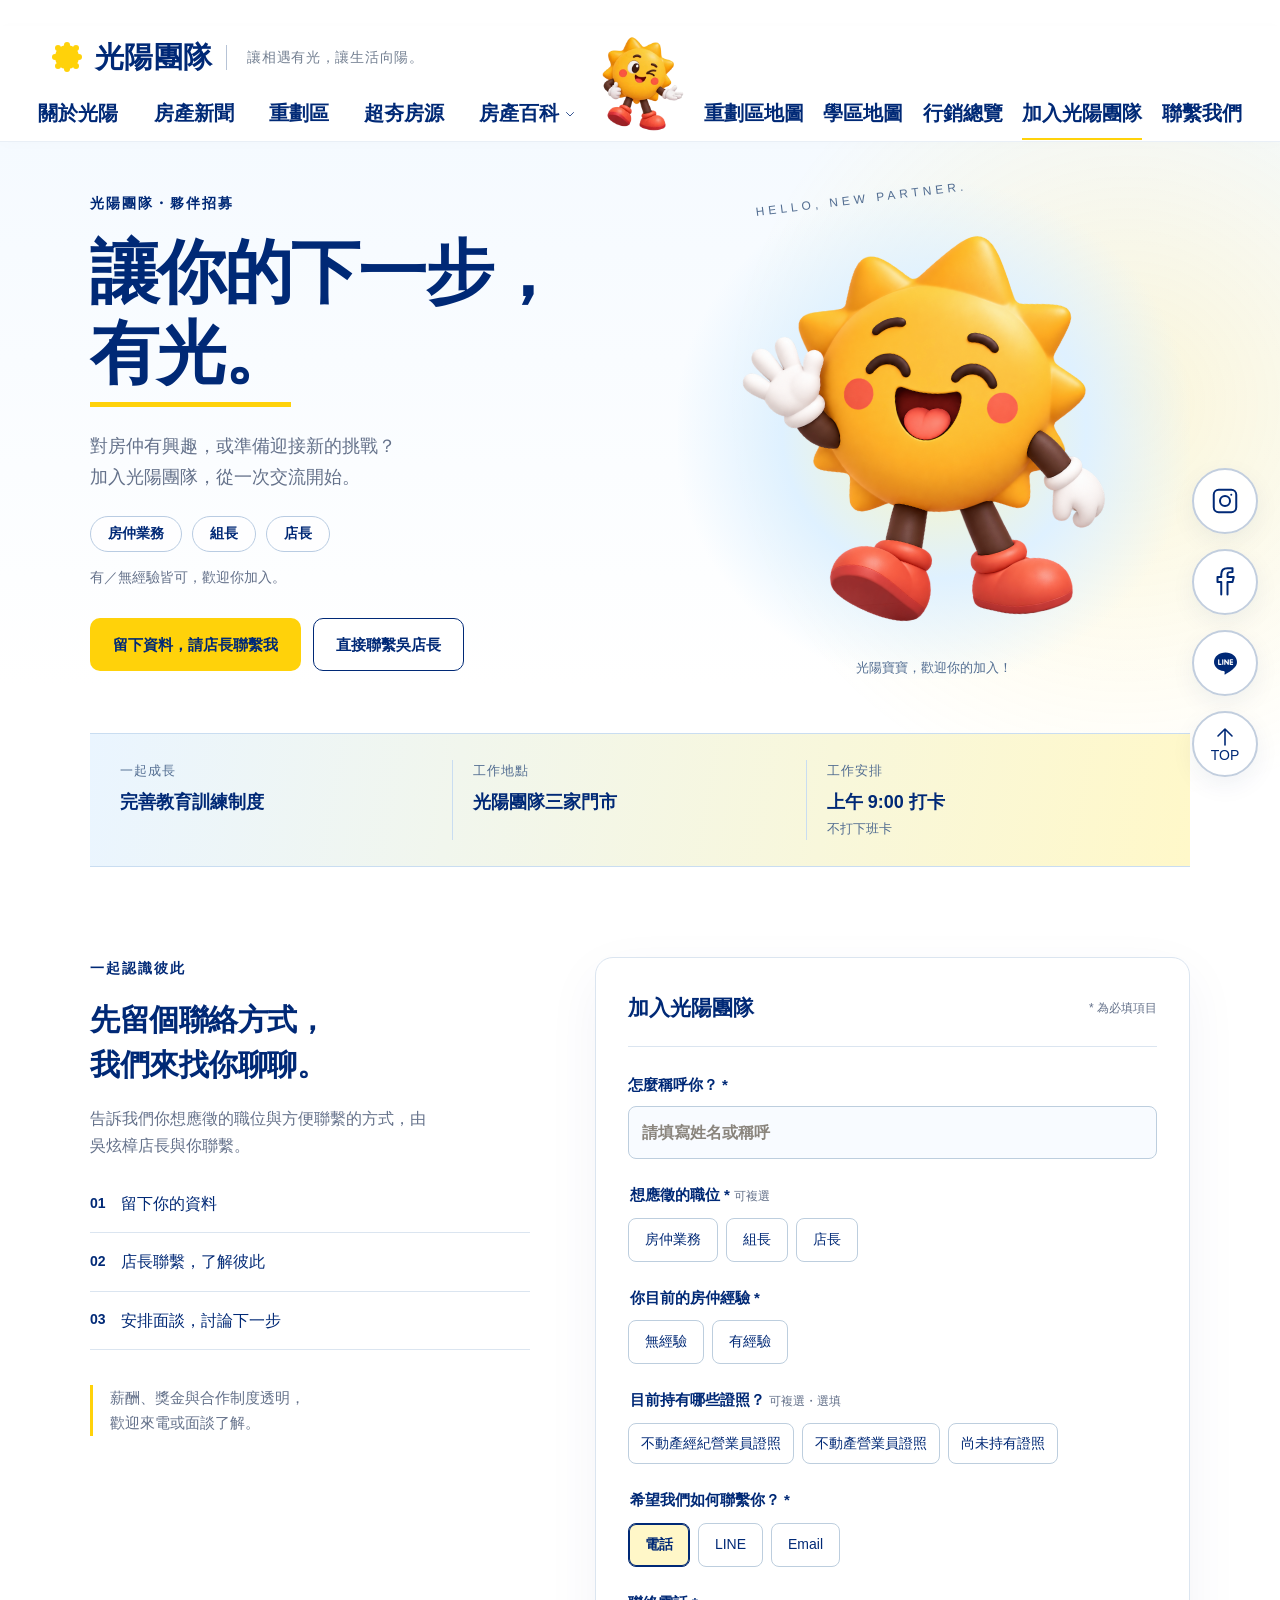
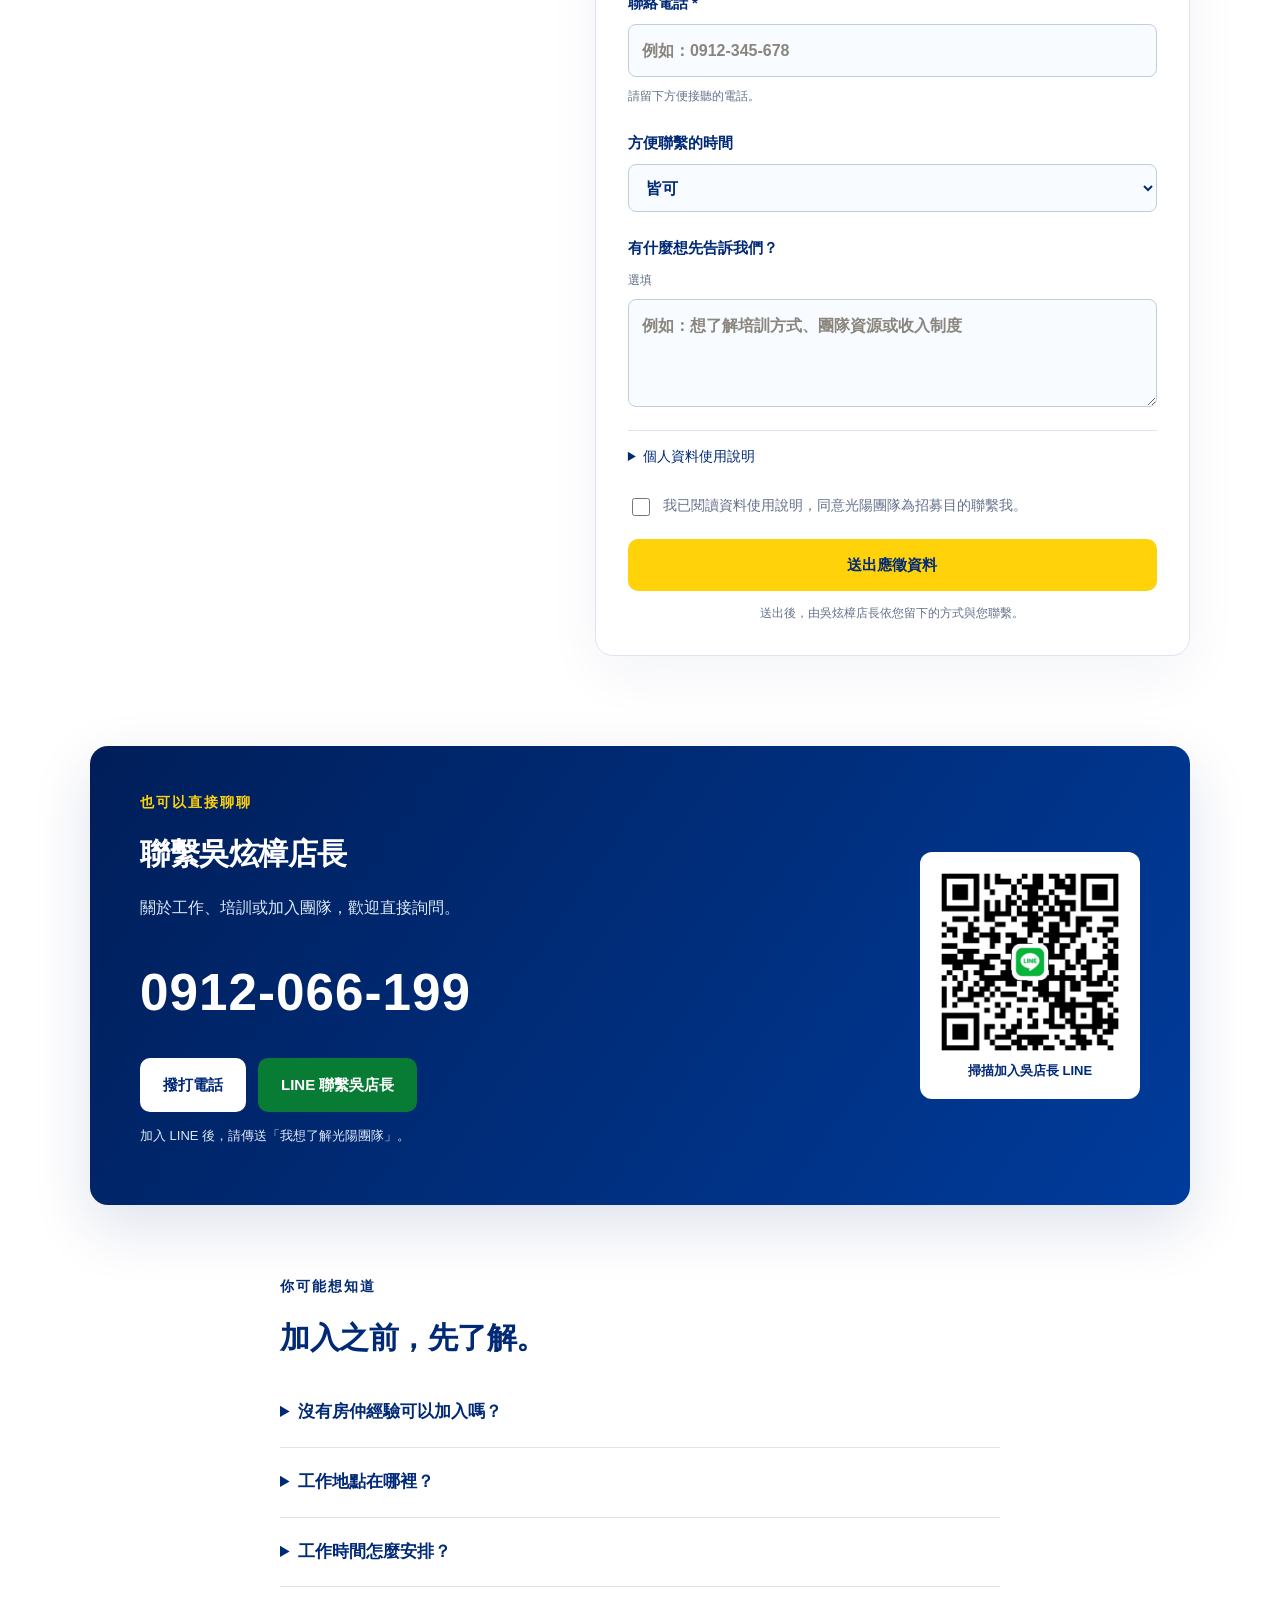
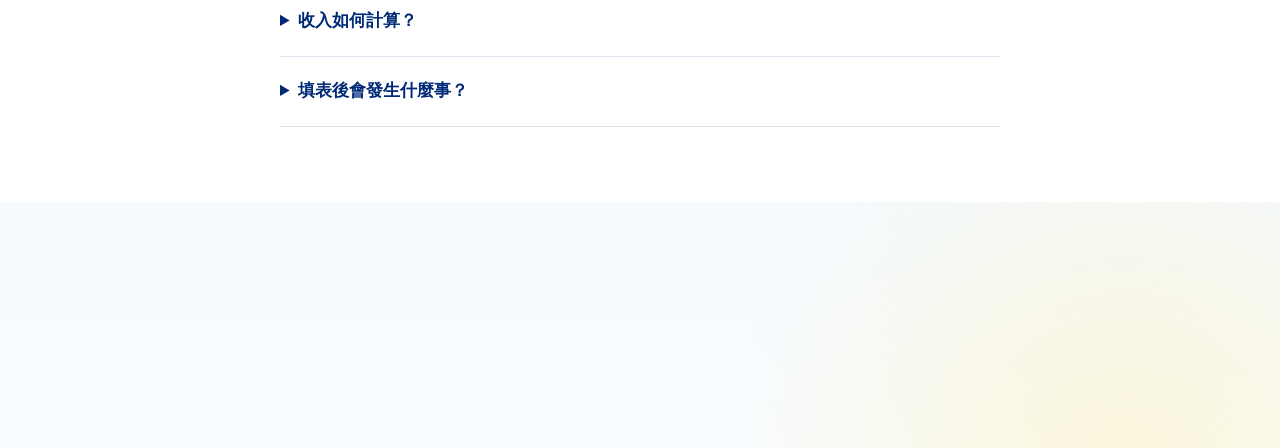
==== recruit/index.html @ d0651813 "匯入光陽團隊網站靜態版面，加入 GitHub Pages 預覽發布 - 從線上站複製的首頁、表單頁、招募頁與素材 - tools/build-pages.py：產生 /house/ 子路徑用的預覽版，" ====
<!doctype html><html lang="zh-Hant"><head><meta charset="utf-8"><meta name="viewport" content="width=device-width,initial-scale=1"><meta name="description" content="光陽團隊，從生活出發，陪你找到家的下一步。"><meta name="theme-color" content="#002976"><title>加入光陽團隊｜讓你的下一步，有光。</title><link rel="icon" href="/favicon.svg"><link rel="stylesheet" href="/styles.css"><script src="/hero-video.js" defer></script><script src="/script.js" defer></script></head><body><a class="skip-link" href="#site-main">跳到主要內容</a><header class="site-header"><div class="brand-row"><a class="site-brand" href="/" aria-label="光陽團隊，回到首頁頂端"><span class="brand-sun"><svg viewBox="0 0 24 24" fill="none" stroke="currentColor" stroke-width="1.6" stroke-linecap="round" stroke-linejoin="round" aria-hidden="true"><path d="m5 12 7-7 7 7M12 5v16"/></svg></span><strong>光陽團隊</strong><span class="brand-tagline">讓相遇有光，讓生活向陽。</span></a><button class="mobile-toggle" aria-expanded="false" aria-controls="global-nav" aria-label="開啟導覽選單"><svg viewBox="0 0 24 24" fill="none" stroke="currentColor" stroke-width="1.6" stroke-linecap="round" stroke-linejoin="round" aria-hidden="true"><path d="M3 6h18M3 12h18M3 18h18"/></svg></button></div><nav id="global-nav" aria-label="主要導覽"><div class="nav-half"><a href="/#about">關於光陽</a><button data-pending="房產新聞">房產新聞</button><button data-pending="重劃區">重劃區</button><button data-pending="超夯房源">超夯房源</button><div class="knowledge"><button id="knowledge-toggle" aria-expanded="false" aria-controls="knowledge-menu">房產百科<svg viewBox="0 0 24 24" fill="none" stroke="currentColor" stroke-width="1.6" stroke-linecap="round" stroke-linejoin="round" aria-hidden="true"><path d="m9 5 7 7-7 7"/></svg></button><div id="knowledge-menu" class="knowledge-menu" hidden><button data-pending="新青安 3.0 房貸試算器">新青安 3.0 房貸試算器</button><button data-pending="貸款計算機">貸款計算機</button><button data-pending="房貸收支比試算攻略">房貸收支比試算攻略</button></div></div></div><div class="mascot-space" aria-hidden="true"></div><div class="nav-half nav-right"><a href="https://pse.is/9ps5r7" target="_blank" rel="noopener noreferrer">重劃區地圖</a><a href="https://pse.is/9ps5pf" target="_blank" rel="noopener noreferrer">學區地圖</a><a href="https://linktr.ee/ssunhouse888" target="_blank" rel="noopener noreferrer">行銷總覽</a><a href="/recruit/" data-route="recruit">加入光陽團隊</a><a href="/#contact">聯繫我們</a></div></nav></header><aside class="social-rail" aria-label="社群與頁面操作"><a href="https://www.instagram.com/ssunhouse888/" target="_blank" rel="noopener noreferrer" aria-label="Instagram"><svg viewBox="0 0 24 24" fill="none" stroke="currentColor" stroke-width="1.6" stroke-linecap="round" stroke-linejoin="round" aria-hidden="true"><path d="M7 3h10a4 4 0 0 1 4 4v10a4 4 0 0 1-4 4H7a4 4 0 0 1-4-4V7a4 4 0 0 1 4-4Zm10 4h.01M12 8a4 4 0 1 0 0 8 4 4 0 0 0 0-8"/></svg></a><a href="https://www.facebook.com/profile.php?id=61594838943164" target="_blank" rel="noopener noreferrer" aria-label="Facebook"><svg viewBox="0 0 24 24" fill="none" stroke="currentColor" stroke-width="1.6" stroke-linecap="round" stroke-linejoin="round" aria-hidden="true"><path d="M14 22V12h4l1-4h-5V6c0-2 1-2 4-2V1h-4c-4 0-5 2-5 5v2H6v4h3v10"/></svg></a><a href="https://lin.ee/UqYpQJq" target="_blank" rel="noopener noreferrer" aria-label="LINE"><svg aria-hidden="true" class="line-logo" fill="currentColor" viewBox="0 0 24 24" xmlns="http://www.w3.org/2000/svg"><path d="M19.365 9.863c.349 0 .63.285.63.631 0 .345-.281.63-.63.63H17.61v1.125h1.755c.349 0 .63.283.63.63 0 .344-.281.629-.63.629h-2.386c-.345 0-.627-.285-.627-.629V8.108c0-.345.282-.63.63-.63h2.386c.346 0 .627.285.627.63 0 .349-.281.63-.63.63H17.61v1.125h1.755zm-3.855 3.016c0 .27-.174.51-.432.596-.064.021-.133.031-.199.031-.211 0-.391-.09-.51-.25l-2.443-3.317v2.94c0 .344-.279.629-.631.629-.346 0-.626-.285-.626-.629V8.108c0-.27.173-.51.43-.595.06-.023.136-.033.194-.033.195 0 .375.104.495.254l2.462 3.33V8.108c0-.345.282-.63.63-.63.345 0 .63.285.63.63v4.771zm-5.741 0c0 .344-.282.629-.631.629-.345 0-.627-.285-.627-.629V8.108c0-.345.282-.63.63-.63.346 0 .628.285.628.63v4.771zm-2.466.629H4.917c-.345 0-.63-.285-.63-.629V8.108c0-.345.285-.63.63-.63.348 0 .63.285.63.63v4.141h1.756c.348 0 .629.283.629.63 0 .344-.282.629-.629.629M24 10.314C24 4.943 18.615.572 12 .572S0 4.943 0 10.314c0 4.811 4.27 8.842 10.035 9.608.391.082.923.258 1.058.59.12.301.079.766.038 1.08l-.164 1.02c-.045.301-.24 1.186 1.049.645 1.291-.539 6.916-4.078 9.436-6.975C23.176 14.393 24 12.458 24 10.314"/></svg></a><button data-top aria-label="回到頁面最上方"><svg viewBox="0 0 24 24" fill="none" stroke="currentColor" stroke-width="1.6" stroke-linecap="round" stroke-linejoin="round" aria-hidden="true"><path d="m5 12 7-7 7 7M12 5v16"/></svg><span>TOP</span></button></aside><div class="tracking-mascot" aria-hidden="true"><div class="mascot-head"><img src="/assets/home/mascot-head.webp" alt="" width="1280" height="1280"><span class="eye eye-left"><span class="pupil"></span></span><span class="eye eye-right"><span class="pupil"></span></span></div><div class="mascot-small"><img src="/assets/home/mascot-static.webp" alt="" width="320" height="320"></div></div><main id="site-main" tabindex="-1"><section class="recruit-page"><h1 class="sr-only">加入光陽團隊</h1><iframe id="recruit-frame" title="光陽團隊招募內容及應徵表單" src="/recruit/content.html"></iframe></section></main><footer class="site-footer" id="contact"><a class="footer-brand" href="/">光陽團隊<small>台中房產・在地生活</small></a><div class="footer-contacts" aria-label="三家門市聯絡電話"><a href="tel:0978536135"><span>永慶台中市政中心店</span><strong>0978-536-135</strong></a><a href="tel:0978536751"><span>永慶台中經貿敦化店</span><strong>0978-536-751</strong></a><a href="tel:0905118665"><span>永義經貿中清捷運店</span><strong>0905-118-665</strong></a></div><div class="footer-links"><a href="https://www.instagram.com/ssunhouse888/" target="_blank" rel="noopener noreferrer">Instagram</a><a href="https://www.facebook.com/profile.php?id=61594838943164" target="_blank" rel="noopener noreferrer">Facebook</a><button data-pending="聯繫我們">聯繫我們</button><button data-privacy>隱私權政策</button></div><small class="preview-label">場景圖片為示意</small></footer><dialog id="site-dialog" aria-labelledby="dialog-title"><button class="dialog-close" data-close aria-label="關閉"><svg viewBox="0 0 24 24" fill="none" stroke="currentColor" stroke-width="1.6" stroke-linecap="round" stroke-linejoin="round" aria-hidden="true"><path d="m5 5 14 14M19 5 5 19"/></svg></button><h2 id="dialog-title"></h2><div id="dialog-body"></div></dialog></body></html>
---- styles.css ----
:root{--blue:#002976;--blue-dark:#001e59;--yellow:#ffd20a;--ink:#162f57;--muted:#64718a;--line:#e2eaf2;--white:#fff;--header-h:142px;--notice-h:26px;--radius:16px;--font:"Noto Sans CJK TC","Noto Sans TC","PingFang TC","Microsoft JhengHei",sans-serif}*{box-sizing:border-box}html{scroll-behavior:smooth;scroll-padding-top:calc(var(--header-h) + 24px)}body{margin:0;color:var(--blue);background:white;font-family:var(--font);font-size:17px;line-height:1.75;padding-top:var(--header-h)}h1,h2,h3,p{margin-top:0}button,input,select,textarea{font:inherit}button,a{-webkit-tap-highlight-color:transparent}button{cursor:pointer}a{color:inherit;text-decoration:none}button{color:inherit}button:disabled{cursor:wait}:focus-visible{outline:3px solid #1f6fc6;outline-offset:5px}svg{width:24px;height:24px;flex-shrink:0}img{display:block;max-width:100%}button{border:0;background:none}h1,h2,h3{font-weight:800;letter-spacing:-.045em}h2{font-size:clamp(28px,3.1vw,46px);line-height:1.4;margin-bottom:16px}p{color:var(--muted)}.sr-only{position:absolute!important;width:1px;height:1px;padding:0;overflow:hidden;clip:rect(0,0,0,0);white-space:nowrap;border:0}.skip-link{position:fixed;top:-100px;left:20px;z-index:200;background:white;padding:12px}.skip-link:focus{top:32px}.test-notice{position:fixed;z-index:90;top:0;width:100%;height:26px;display:flex;align-items:center;justify-content:center;font-size:11px;letter-spacing:1px;background:#eaf4ff;color:#345473}.site-header{position:fixed;inset:26px 0 auto;z-index:60;background:rgba(255,255,255,.97);border-bottom:1px solid #e9eff6;height:116px;box-shadow:0 2px 15px #203b5b04}.brand-row{height:63px;max-width:1440px;margin:auto;padding:0 4.3%;display:flex;align-items:center;justify-content:space-between}.site-brand{display:inline-flex;align-items:center;gap:14px;white-space:nowrap}.site-brand strong{font-size:29px;letter-spacing:.01em;line-height:1.2}.brand-sun{width:24px;height:24px;background:var(--yellow);border-radius:50%;position:relative;margin-right:2px;box-shadow:0 -12px 0 -9px var(--yellow),0 12px 0 -9px var(--yellow),12px 0 0 -9px var(--yellow),-12px 0 0 -9px var(--yellow),9px 9px 0 -9px var(--yellow),-9px -9px 0 -9px var(--yellow),9px -9px 0 -9px var(--yellow),-9px 9px 0 -9px var(--yellow)}.brand-sun svg{display:none}.brand-tagline{font-size:14px;letter-spacing:.05em;color:#748092;border-left:1px solid #b6c3d6;padding-left:20px}.site-header nav{height:52px;max-width:1440px;margin:auto;padding:0 4.3%;display:flex;align-items:center;justify-content:space-between;gap:8px}.nav-half{display:flex;align-items:center;justify-content:space-between;gap:clamp(14px,1.65vw,28px)}.site-header nav a,.site-header nav button{font-size:14px;font-weight:700;padding:10px 0;white-space:nowrap;line-height:1.4;border-bottom:2px solid transparent}.site-header nav a:hover,.site-header nav button:hover{color:#2a62a6}.site-header nav a[aria-current=page]{border-color:var(--yellow)}.mascot-space{width:105px;flex-shrink:1}.knowledge{position:relative}.knowledge>button{display:flex;gap:5px;align-items:center}.knowledge>button svg{width:12px;height:12px;transform:rotate(90deg);transition:transform .2s}.knowledge>button[aria-expanded=true] svg{transform:rotate(-90deg)}.knowledge-menu{position:absolute;top:42px;left:-22px;width:max-content;min-width:390px;max-width:min(440px,calc(100vw - 32px));background:white;border:1px solid var(--line);padding:18px 28px;border-radius:12px;box-shadow:0 15px 40px #00297617}.knowledge-menu[hidden]{display:none}.knowledge-menu button{display:block!important;width:100%;text-align:left;padding:12px 0!important;white-space:normal}.mobile-toggle{display:none}.social-rail{position:fixed;right:22px;top:52vh;z-index:65;display:flex;flex-direction:column;gap:10px}.social-rail>a,.social-rail>button{display:flex;width:44px;height:44px;flex-direction:column;align-items:center;justify-content:center;background:#fffffff5;border:1px solid #c2cede;border-radius:50%;box-shadow:0 4px 12px #00297606}.social-rail svg{width:20px;height:20px}.social-rail button svg{width:16px;height:16px}.social-rail span{font-size:9px;line-height:1.1}.social-rail>a:hover,.social-rail>button:hover{background:#fff6bf}.home-hero{height:min(770px,calc(100svh - var(--header-h)));min-height:560px;position:relative;isolation:isolate;overflow:hidden;background:#e7f5ff}.hero-scene{position:absolute;inset:0;background:url('/assets/home/city.webp') center 57%/cover no-repeat;transition:background-position 600ms}.hero-wash{position:absolute;inset:0;background:linear-gradient(90deg,#ffffff75 0%,#ffffff20 45%,transparent 70%),linear-gradient(0deg,#ffffffed,transparent 26%)}.hero-copy{position:relative;z-index:2;width:min(1350px,100%);margin:auto;padding:65px 7.8% 0;pointer-events:none}.hero-copy h1{font-size:clamp(45px,4.7vw,72px);line-height:1.22;letter-spacing:-.045em;margin-bottom:22px;max-width:650px}.hero-copy p{font-size:22px;letter-spacing:.06em;margin-bottom:26px;color:#345174}.hero-actions{display:flex;gap:16px;pointer-events:auto}.cta{display:inline-flex;gap:22px;align-items:center;justify-content:center;background:var(--yellow);color:var(--blue);font-weight:750;border:1px solid var(--yellow);border-radius:999px;padding:12px 26px;min-height:49px;font-size:16px;line-height:1.4;text-align:center;transition:background .2s,transform .2s}.cta:hover{background:#ffde43;transform:translateY(-2px)}.cta svg{width:20px;height:20px}.cta.outline{background:#fffffff2;border-color:#7288a7}.carousel-arrow{position:absolute;top:40%;width:42px;height:42px;border-radius:50%;border:1px solid #bfcbd9;background:#ffffffdd;display:grid;place-items:center;z-index:4}.carousel-arrow:hover{background:var(--yellow)}.previous{left:25px;transform:rotate(180deg)}.next{right:25px}.carousel-dots{position:absolute;bottom:37px;left:5.5%;z-index:5;font-size:14px;letter-spacing:.07em}.carousel-dots>div{display:flex;gap:10px;margin-top:10px}.carousel-dots button{width:11px;height:11px;background:#c4d0de;border-radius:50%;padding:0}.carousel-dots button[aria-current=true]{background:var(--blue)}.tracking-mascot{position:fixed;top:100svh;left:66%;width:min(480px,34vw);transform:translateX(-50%);z-index:62;pointer-events:none;will-change:top,width}.tracking-mascot img{width:100%;height:auto}.mascot-head{opacity:var(--head-opacity,1)}.mascot-small{position:absolute;inset:0;opacity:var(--small-opacity,0);transform:none}.mascot-small>img{width:100%;height:100%;object-fit:contain;transform:none}.eye{position:absolute;display:block;background:transparent;border-radius:50%;overflow:hidden;box-shadow:none}.eye-left{left:30%;top:38.5%;width:16%;height:17%}.eye-right{left:56.4%;top:33.5%;width:15%;height:16.7%}.pupil{position:absolute;left:50%;top:50%;width:62%;height:62%;background:#382317;border-radius:50%;box-shadow:inset 0 -3px 6px #1c0e0960;transform:translate(calc(-50% + var(--look-x,0px)),calc(-50% + var(--look-y,0px)));will-change:transform}.pupil::after{content:"";position:absolute;right:18%;top:13%;width:20%;aspect-ratio:1;border-radius:50%;background:#fff;box-shadow:0 0 2px #fff8}.section-wrap{max-width:1350px;padding:74px 5.5%;margin:auto}.section-intro{margin-bottom:32px}.section-intro h2{margin-bottom:14px}.gold-rule{display:block;width:43px;height:4px;background:var(--yellow);border-radius:3px}.quick-grid,.discovery-grid{display:grid;grid-template-columns:repeat(3,1fr);gap:24px}.image-card{padding:0;text-align:left;border-radius:12px;background:#fff;overflow:hidden;box-shadow:0 4px 20px #00297607;border:1px solid #e7eef5;display:block;width:100%;transition:transform .25s,box-shadow .25s}.image-card:hover{transform:translateY(-5px);box-shadow:0 12px 30px #00297612}.image-card>img{width:100%;height:205px;object-fit:cover}.card-label{display:flex;align-items:center;gap:12px;padding:22px 16px;min-height:100px;background:linear-gradient(180deg,#fff,#f7fbff)}.card-label h3{font-size:21px;margin:0 0 4px;line-height:1.4;letter-spacing:0}.card-label p{font-size:14px;margin:0;line-height:1.65}.card-icon{flex-shrink:0;border:1px solid #dbe5f0;border-radius:50%;width:47px;height:47px;display:grid;place-items:center;background:white}.card-icon svg{width:26px;height:26px}.round-arrow{margin-left:auto;flex-shrink:0;width:31px;height:31px;display:grid;place-items:center;border:1px solid #a5b6ca;border-radius:50%}.round-arrow svg{width:17px;height:17px}.service-section{display:grid;grid-template-columns:60% 40%;min-height:480px;max-width:1600px;margin:auto}.service-section.seller{grid-template-columns:40% 60%}.service-image{overflow:hidden;min-height:480px}.service-image img{width:100%;height:100%;object-fit:cover}.service-copy{padding:70px 8%;display:flex;flex-direction:column;align-items:flex-start;justify-content:center;background:radial-gradient(ellipse at 100% 10%,#e8f5ff,transparent 60%),white}.service-copy p{font-size:18px;margin-bottom:34px}.service-copy h2{font-size:clamp(30px,3vw,46px)}.section-kicker{display:flex;gap:14px;align-items:center;font-size:14px;font-weight:700;margin-bottom:20px}.section-kicker>span{height:3px;width:26px;background:var(--yellow)}.intro-row{display:flex;align-items:center;justify-content:space-between;gap:20px}.text-link{display:flex;align-items:center;gap:12px;font-size:14px;white-space:nowrap}.text-link svg{width:19px;height:19px}.discovery .card-label{min-height:80px}.discovery .card-icon{width:40px;height:40px}.about-band{padding:65px 7%;background:linear-gradient(90deg,#fff 20%,#ffffff25),url('/assets/home/city.webp') right 60%/cover;min-height:330px}.about-band>div{max-width:1350px;margin:auto}.about-band p{margin-bottom:26px}.recruit-band{position:relative;overflow:hidden;min-height:350px;background:linear-gradient(90deg,#e7f5ff 25%,#eff9ff88),url('/assets/home/city.webp') center 65%/cover;padding:60px 7%;display:flex;align-items:center}.recruit-band>div{position:relative;z-index:2;width:65%}.recruit-band>img{position:absolute;width:330px;height:330px;object-fit:contain;right:10%;bottom:-20px}.recruit-band h2{font-size:clamp(30px,3vw,46px)}.site-footer{position:relative;z-index:10;display:flex;align-items:center;gap:35px;flex-wrap:wrap;padding:45px 6%;border-top:1px solid var(--line);background:white}.footer-brand{font-size:25px;font-weight:800;line-height:1.5}.footer-brand small{font-size:11px;display:block;font-weight:500;letter-spacing:.1em}.footer-phone{font-size:20px;font-weight:700;margin-left:auto}.footer-links{display:flex;align-items:center;gap:20px;font-size:12px}.footer-links button{padding:0;font-size:inherit}.preview-label{width:100%;font-size:11px;color:#7e8ca2;letter-spacing:.04em}.recruit-page{background:white}.recruit-page iframe{width:100%;border:0;display:block;min-height:1200px}.site-header nav [aria-current=page]{border-bottom-color:var(--yellow)}#site-dialog{border:1px solid var(--line);border-radius:18px;box-shadow:0 25px 120px #001e5930;max-width:720px;width:calc(100% - 32px);padding:42px 35px;max-height:86svh;overflow:auto;color:var(--blue);background:white}#site-dialog::backdrop{background:#001e595c;backdrop-filter:blur(5px)}#site-dialog h2{font-size:29px;padding-right:35px}#site-dialog p{font-size:17px}.dialog-close{position:absolute;right:18px;top:18px;width:36px;height:36px;display:grid;place-items:center;border-radius:50%;background:#f0f6fc}.dialog-close:hover{background:#dceafa}.form-frame{width:100%;height:600px;border:0;display:block}.form-document{padding:20px;background:white;font-size:16px}.form-document main{max-width:650px;margin:auto}.form-document form{display:none}.form-document form.is-selected{display:block}.form-field{display:flex;flex-direction:column;gap:6px;margin-bottom:20px}.form-field span{font-weight:700}.form-field input,.form-field select,.form-field textarea{border:1px solid #bdcede;border-radius:8px;padding:11px 12px;min-height:48px;width:100%;background:#fbfdff;color:#1f3555}.form-document .form-intro{margin-bottom:25px}.form-document h3{font-size:24px}.form-document .privacy-notice{font-size:14px;color:#66748c}.form-document details{margin:18px 0}.form-document summary{cursor:pointer}.form-document .privacy-notice p{margin:7px 0}.form-document .form-consent{display:flex;gap:10px;align-items:flex-start;font-size:14px;margin:20px 0}.form-document button[type=submit]{background:var(--yellow);border-radius:999px;width:100%;padding:14px;color:var(--blue);font-weight:750;border:0}.form-document .form-feedback{font-size:15px}.form-document .honeypot{display:none}.form-status{padding:12px 15px;border-radius:8px;background:#edf7ff;color:var(--blue);font-weight:600;margin:20px 0}.form-document input[type=checkbox]{width:18px;height:18px;flex-shrink:0}.form-document p.sr-only{display:none}
@media(min-width:1600px){.hero-copy{padding-left:65px}.home-hero{height:820px}}
@media(max-width:1100px){.brand-row{padding:0 30px}.site-header nav{padding:0 25px}.nav-half{gap:14px}.site-header nav a,.site-header nav button{font-size:11px}.mascot-space{width:80px}.hero-copy{padding-left:8%}.hero-copy h1{font-size:54px}.card-label{gap:9px;padding:18px 12px}.card-label h3{font-size:18px}.card-icon{width:38px;height:38px}.round-arrow{width:25px;height:25px}.social-rail{right:13px}.service-copy{padding:55px 8%}.site-footer{gap:25px}.footer-links{gap:15px}}
@media(max-width:1100px){:root{--header-h:100px}.site-header{height:74px}.brand-row{height:74px;padding:0 22px}.site-brand{gap:8px}.site-brand strong{font-size:23px}.brand-tagline{display:none}.brand-sun{width:18px;height:18px;margin-right:6px}.mobile-toggle{display:grid;place-items:center;width:42px;height:42px}.site-header nav{display:none;height:auto;max-height:calc(100svh - 110px);overflow:auto;position:absolute;top:74px;width:100%;padding:18px 24px 30px;background:white;box-shadow:0 18px 30px #00297612}.site-header nav.is-open{display:block}.nav-half{display:block}.site-header nav a,.site-header nav button{font-size:16px;padding:13px 0;display:block;width:100%;text-align:left}.mascot-space{display:none}.knowledge>button{display:flex!important;justify-content:space-between}.knowledge-menu{position:static;width:100%;min-width:0;max-width:none;box-shadow:none;margin:0 0 8px;padding:4px 16px}.site-header .knowledge-menu button{font-size:14px}.home-hero{min-height:650px;height:calc(100svh - 100px);max-height:800px}.hero-copy{padding:45px 30px 0}.hero-copy h1{font-size:clamp(40px,7.6vw,57px);line-height:1.28}.hero-copy p{font-size:18px;letter-spacing:0}.hero-actions{gap:12px;flex-wrap:wrap}.hero-actions .cta{font-size:14px;padding:12px 20px;min-height:45px}.hero-scene{background-position:63% 70%}.hero-wash{background:linear-gradient(180deg,#ffffff90,transparent 60%,white 100%)}.carousel-arrow{width:34px;height:34px;top:56%}.previous{left:12px}.next{right:12px}.carousel-arrow svg{width:18px;height:18px}.carousel-dots{bottom:25px;left:27px;font-size:12px}.social-rail{right:10px;gap:7px;top:auto;bottom:22px}.social-rail>a,.social-rail>button{width:36px;height:36px}.social-rail svg{width:17px;height:17px}.section-wrap{padding:50px 24px}.quick-grid{gap:14px;grid-template-columns:1fr}.quick-grid .card-icon{display:none}.image-card{display:grid;grid-template-columns:40% 60%}.image-card>img{height:140px}.card-label{padding:18px 14px}.card-label h3{font-size:20px}.card-label p{font-size:13px}.card-icon{width:35px;height:35px}.card-icon svg{width:21px;height:21px}.round-arrow{width:25px;height:25px}.service-section,.service-section.seller{display:flex;flex-direction:column;min-height:0}.service-section.seller{flex-direction:column-reverse}.service-image{height:320px;min-height:0}.service-copy{padding:42px 28px 48px}.service-copy h2{font-size:34px}.service-copy p{font-size:16px;margin-bottom:24px}.section-kicker{font-size:13px;margin-bottom:13px}.intro-row{display:block}.intro-row .text-link{margin-top:12px;padding-left:0}.discovery-grid{grid-template-columns:1fr;gap:18px}.discovery .image-card>img{height:130px}.discovery .card-label{gap:10px}.discovery h2{font-size:29px}.about-band{padding:45px 28px;min-height:340px;background:linear-gradient(90deg,#fffffff5,#ffffff80),url('/assets/home/city.webp') 50% 65%/cover}.about-band h2{font-size:31px}.about-band p{font-size:16px;max-width:260px}.recruit-band{padding:42px 28px;min-height:410px;align-items:flex-start}.recruit-band>div{width:100%}.recruit-band h2{font-size:32px}.recruit-band p{font-size:16px;max-width:220px}.recruit-band>img{width:210px;height:210px;right:-8px;bottom:-8px}.recruit-band .cta{position:relative;z-index:3}.site-footer{padding:35px 28px 50px;gap:22px}.footer-brand{font-size:23px}.footer-phone{margin-left:0;font-size:18px}.footer-links{width:100%;gap:17px;flex-wrap:wrap;padding-right:40px}.preview-label{padding-right:45px}.test-notice{font-size:10px;letter-spacing:.02em}#site-dialog{padding:35px 22px}#site-dialog h2{font-size:24px}.form-document{padding:12px}.form-frame{height:65svh}.tracking-mascot{z-index:61}.nav-open .tracking-mascot{visibility:hidden}}
@media(prefers-reduced-motion:reduce){html{scroll-behavior:auto}*,*::before,*::after{animation:none!important;transition:none!important}.tracking-mascot,.pupil{will-change:auto}}

/* Keep carousel controls outside the fixed social rail, at every scroll position. */
.next{right:84px}.social-rail .line-logo{width:23px;height:23px;stroke:none}.carousel-dots .carousel-pause{width:auto;height:auto;padding:3px 10px;border-radius:20px;border:1px solid #9aafc8;background:#fff;color:var(--blue);font-size:12px;margin-right:12px}.carousel-pause[aria-pressed=true]{background:#fff1a4}
@media(max-width:1100px){.next{right:64px}.social-rail .line-logo{width:20px;height:20px}}

/* Compact mascot slot; give both navigation groups the remaining row width. */
@media(min-width:1101px){
 .site-header nav{display:grid;grid-template-columns:minmax(0,1fr) 112px minmax(0,1fr);max-width:1600px;padding:0 3%;gap:8px}
 .nav-half{min-width:0;width:100%;gap:8px}
 .mascot-space{width:112px}
 .site-header nav a,.site-header nav button{font-size:clamp(18px,1.56vw,24px)}
}
/* Brand yellow hover cue is painted independently of the active-page border. */
.site-header nav a,.site-header nav button{position:relative}
.site-header nav a::after,.site-header nav button::after{content:"";position:absolute;left:0;right:0;bottom:3px;height:4px;background:var(--yellow);border-radius:2px;transform:scaleX(0);transform-origin:center;transition:transform .16s ease;pointer-events:none}
.site-header nav a:hover::after,.site-header nav button:hover::after,.site-header nav a:focus-visible::after,.site-header nav button:focus-visible::after{transform:scaleX(1)}

/* v1.9: legacy-site inspired mascot response and three-store contact block. */
.tracking-mascot::before,.tracking-mascot::after{content:"";position:absolute;z-index:-1;left:50%;top:50%;width:112%;aspect-ratio:1;border-radius:50%;opacity:0;transform:translate(-50%,-50%) scale(.72);pointer-events:none}
.tracking-mascot::before{background:radial-gradient(circle,#fff9b8 0 18%,#ffd20aaa 38%,#ffab294d 58%,transparent 72%);filter:blur(7px)}
.tracking-mascot::after{border:5px solid #ffd20a;box-shadow:0 0 24px #ffd20a,0 0 72px #ffb21c}
.tracking-mascot.is-glowing::before{animation:mascot-glow 1.05s ease-out}
.tracking-mascot.is-glowing::after{animation:mascot-ring 1.05s ease-out}
.tracking-mascot.is-glowing .mascot-head,.tracking-mascot.is-glowing .mascot-small{filter:drop-shadow(0 0 12px #fff7ad) drop-shadow(0 0 30px #ffd20a)}
@keyframes mascot-glow{0%{opacity:0;transform:translate(-50%,-50%) scale(.68)}28%{opacity:1}100%{opacity:0;transform:translate(-50%,-50%) scale(1.22)}}
@keyframes mascot-ring{0%{opacity:0;transform:translate(-50%,-50%) scale(.72)}35%{opacity:.9}100%{opacity:0;transform:translate(-50%,-50%) scale(1.34)}}
.footer-contacts{margin-left:auto;display:grid;gap:7px;min-width:min(100%,330px)}
.footer-contacts a{display:flex;align-items:baseline;justify-content:space-between;gap:22px;font-size:12px;color:var(--muted)}
.footer-contacts strong{color:var(--blue);font-size:15px;white-space:nowrap}
.footer-links{margin-left:0}
@media(max-width:900px){.footer-contacts{order:3;width:100%;margin-left:0}.footer-links{margin-left:auto}.footer-contacts a{max-width:430px}}
@media(max-width:620px){.footer-contacts a{align-items:flex-start;flex-direction:column;gap:0}.footer-contacts strong{font-size:17px}}

/* v2.0: persistent social controls at 1.5 times the original size. */
.social-rail{gap:15px}
.social-rail>a,.social-rail>button{width:66px;height:66px;border-width:2px;box-shadow:0 8px 24px #00297610}
.social-rail svg{width:30px;height:30px}
.social-rail button svg{width:24px;height:24px}
.social-rail span{font-size:14px}
@media(min-width:1101px){.next{right:110px}}
@media(max-width:1100px){.next{right:90px}}
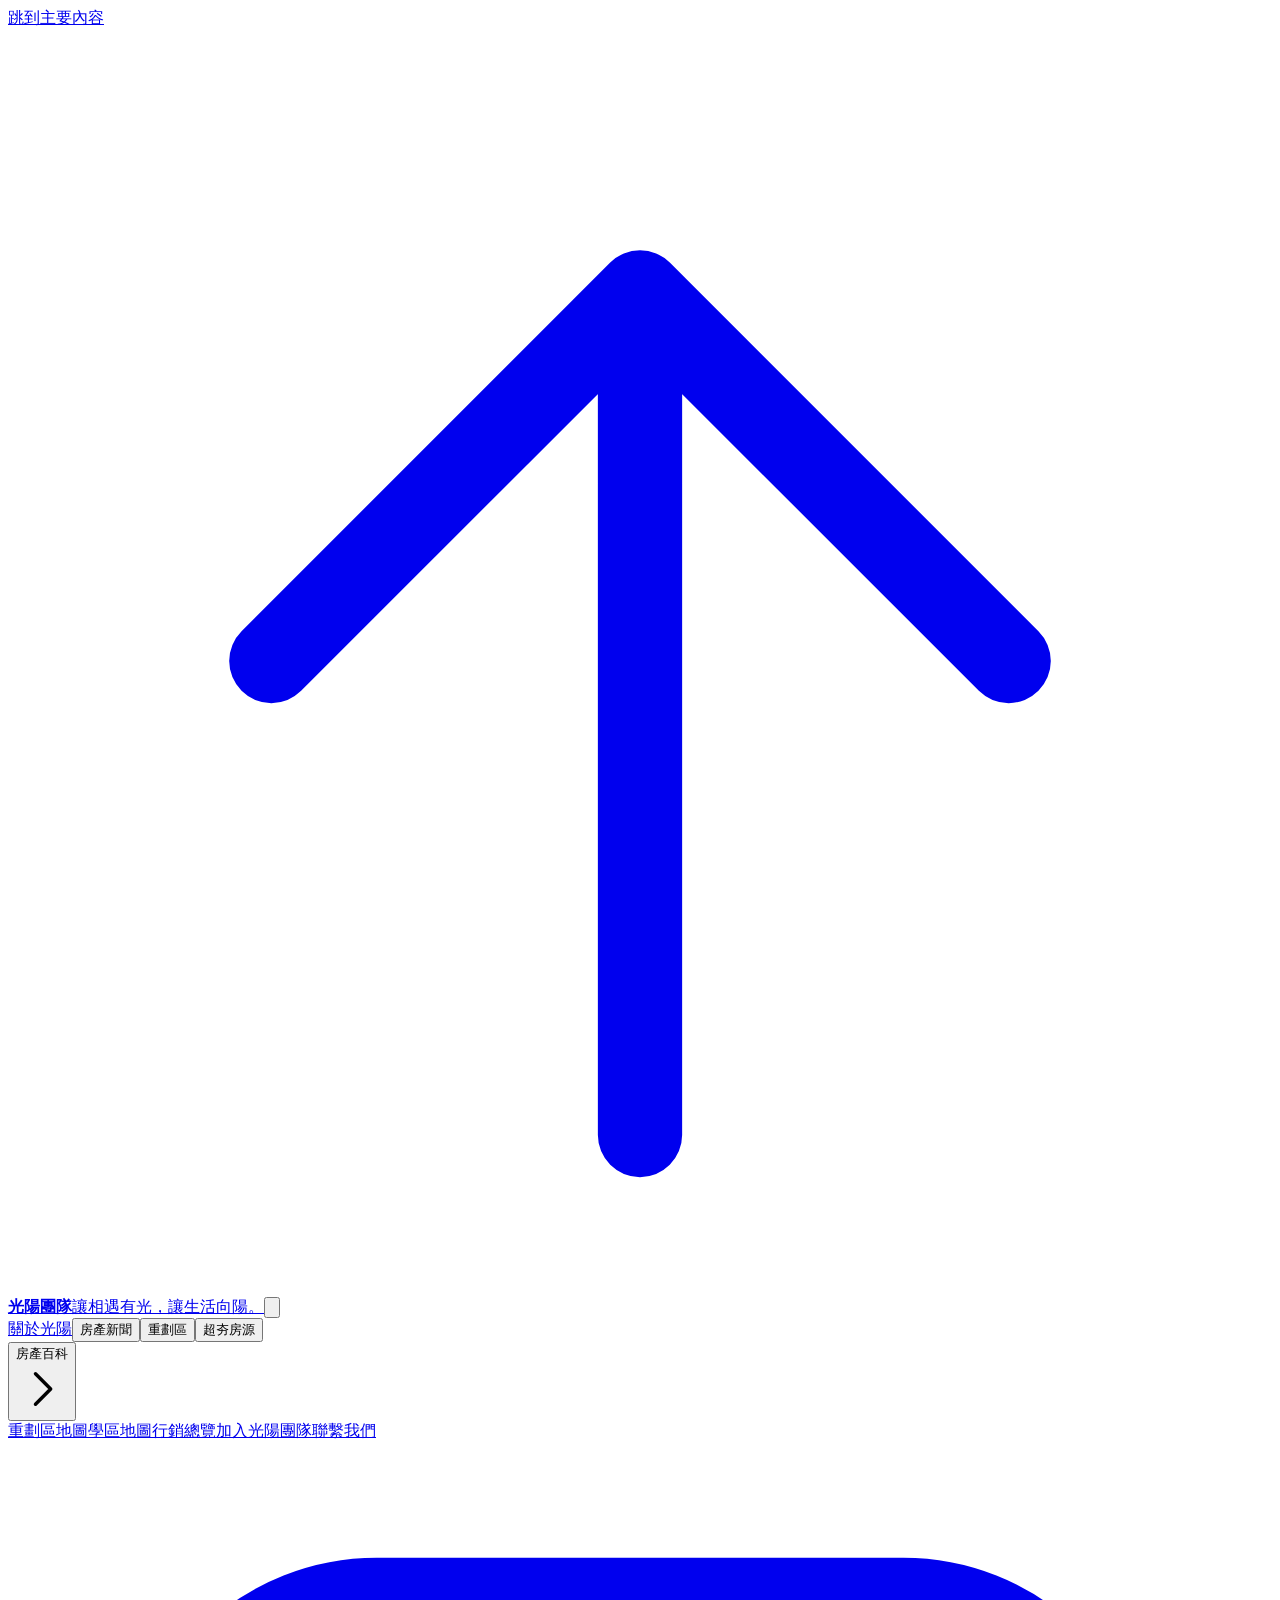
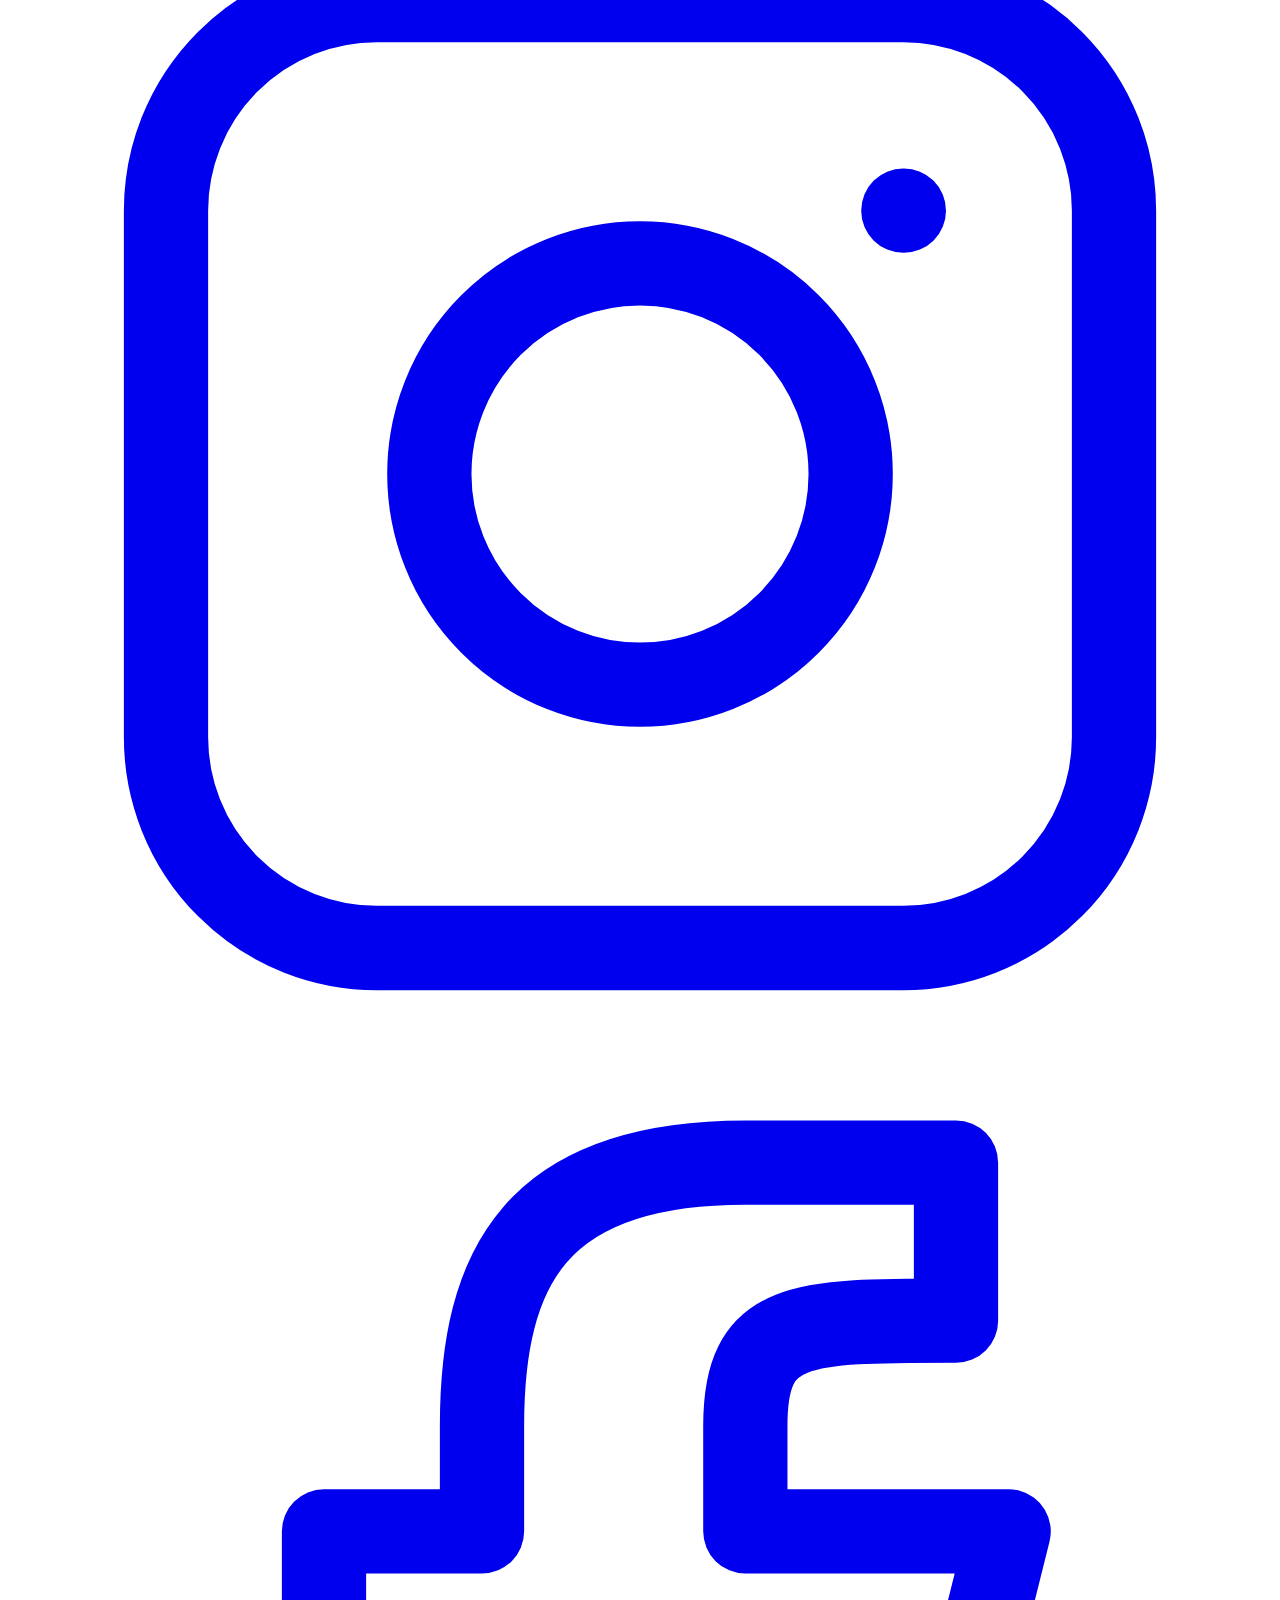
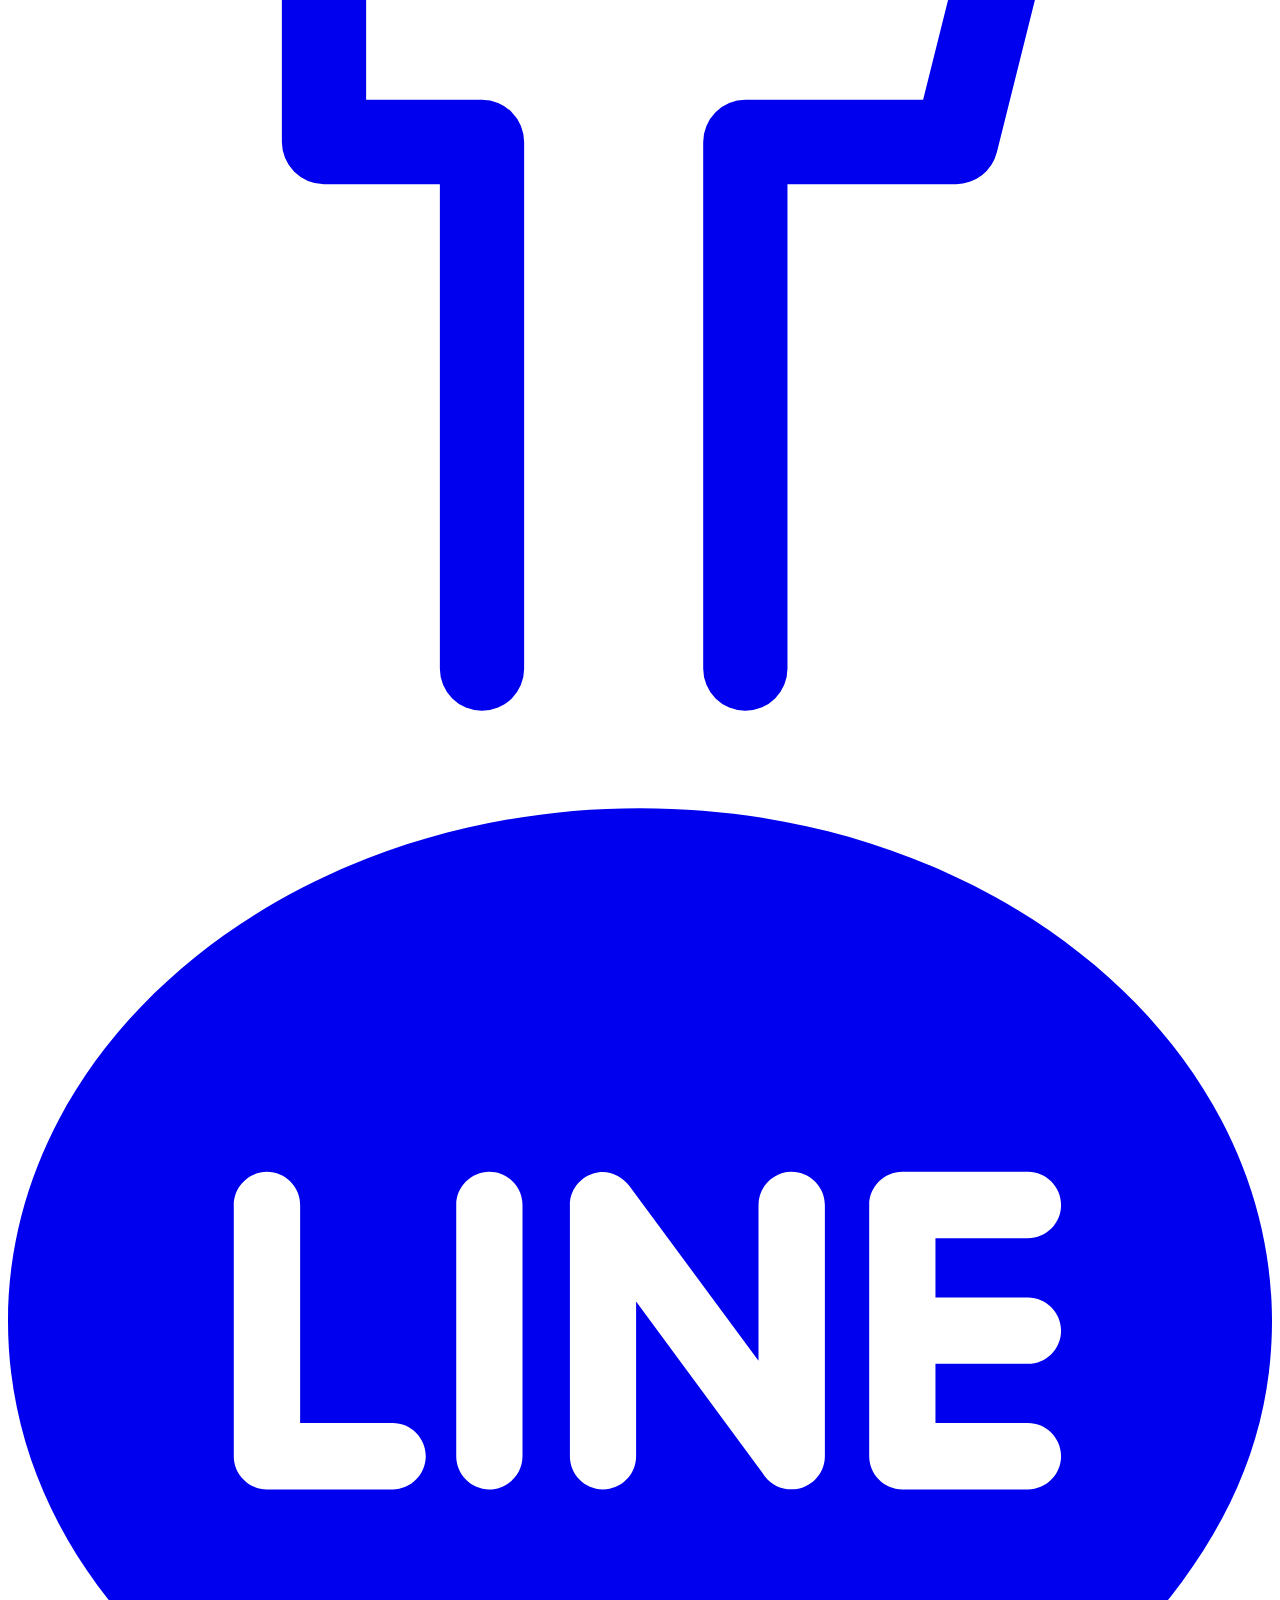
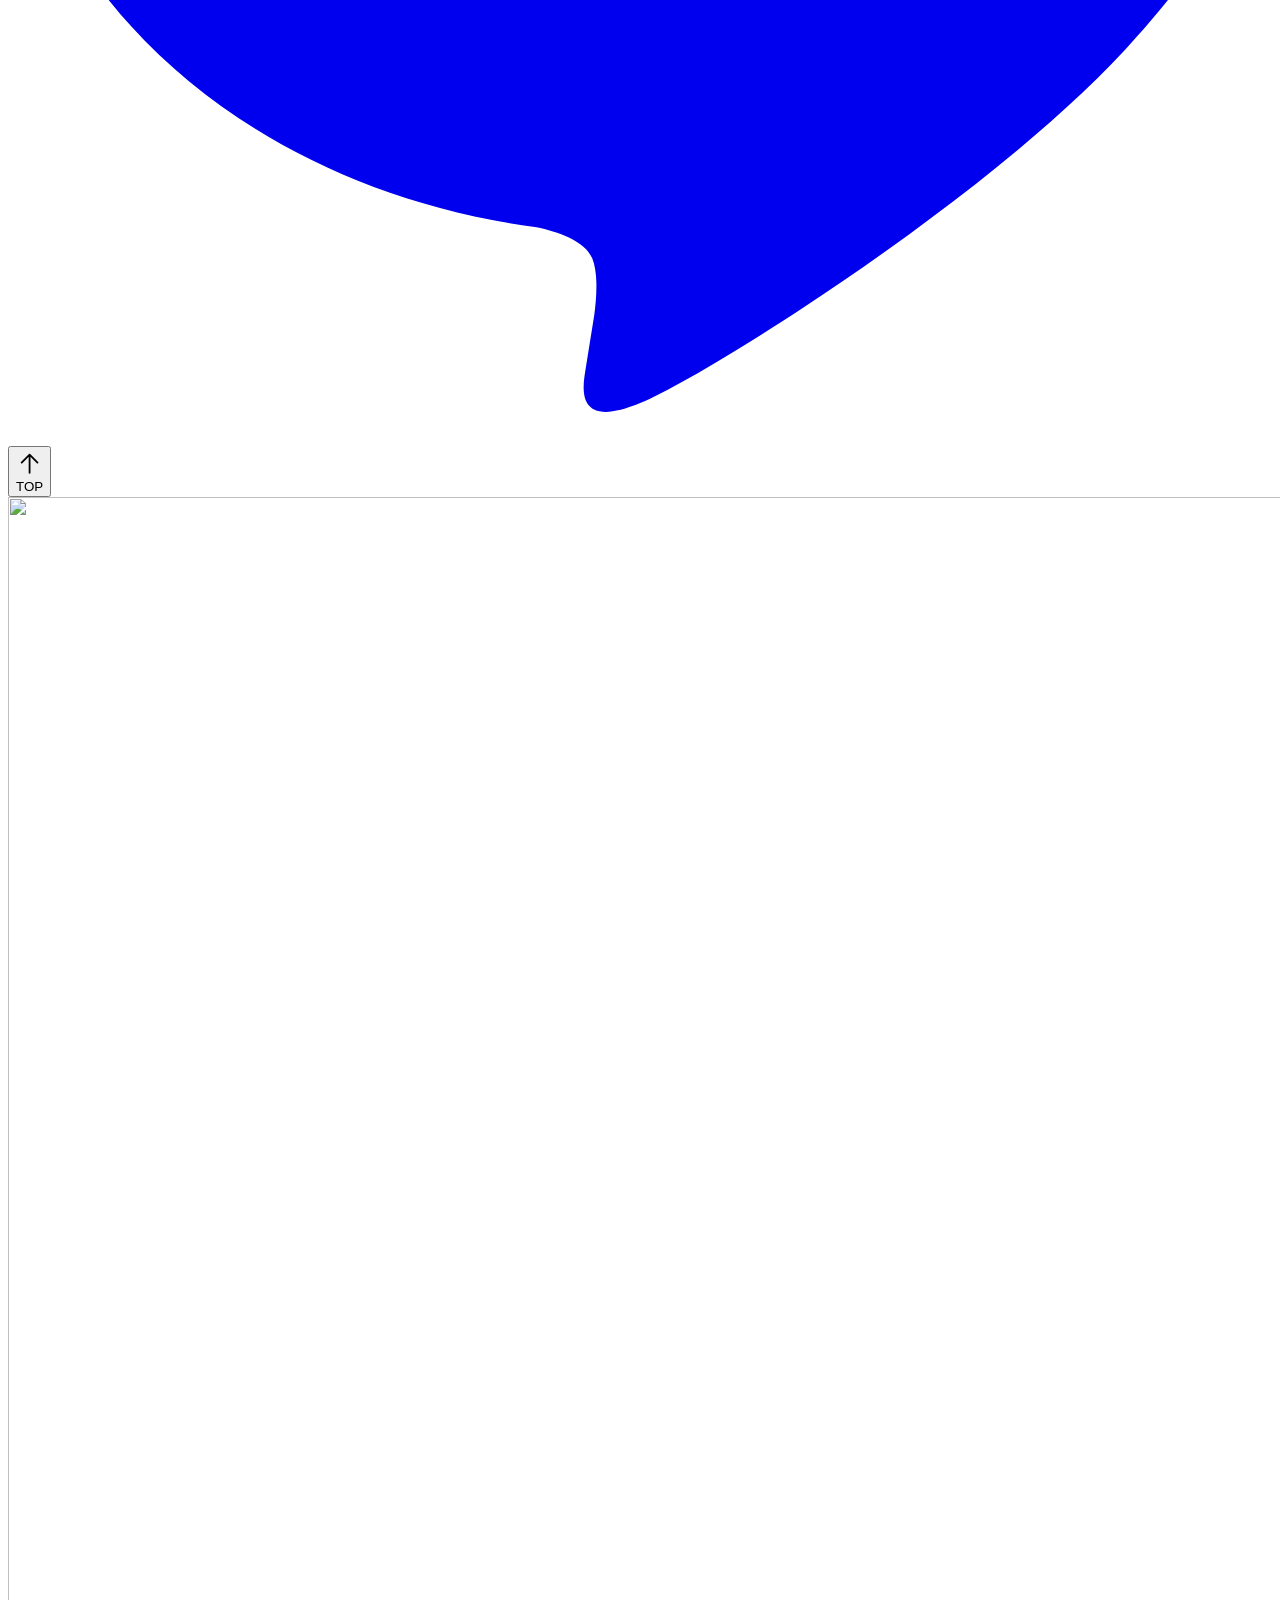
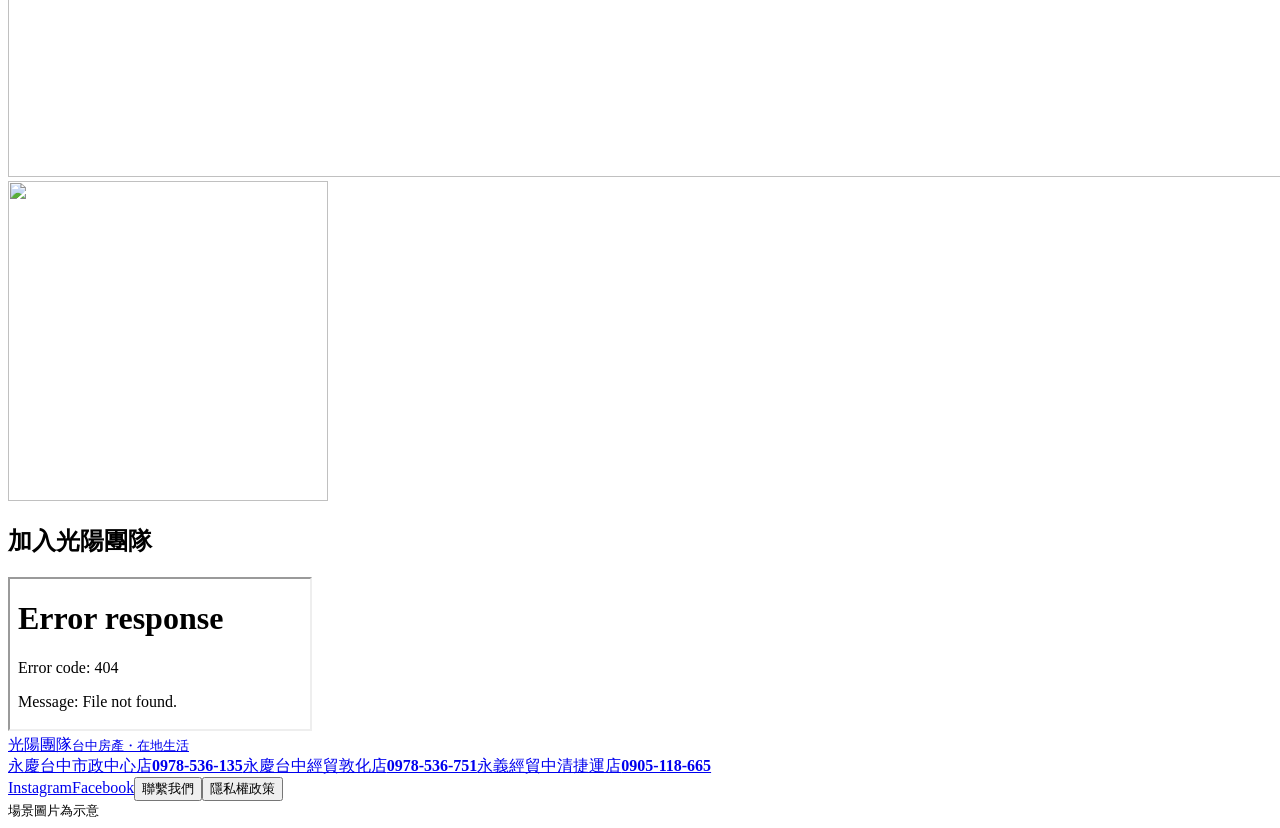
==== commit 12a3a87e: "發布預覽版：bad2446" ====
--- a/recruit/index.html
+++ b/recruit/index.html
@@ -1 +1 @@
-<!doctype html><html lang="zh-Hant"><head><meta charset="utf-8"><meta name="viewport" content="width=device-width,initial-scale=1"><meta name="description" content="光陽團隊，從生活出發，陪你找到家的下一步。"><meta name="theme-color" content="#002976"><title>加入光陽團隊｜讓你的下一步，有光。</title><link rel="icon" href="/favicon.svg"><link rel="stylesheet" href="/styles.css"><script src="/hero-video.js" defer></script><script src="/script.js" defer></script></head><body><a class="skip-link" href="#site-main">跳到主要內容</a><header class="site-header"><div class="brand-row"><a class="site-brand" href="/" aria-label="光陽團隊，回到首頁頂端"><span class="brand-sun"><svg viewBox="0 0 24 24" fill="none" stroke="currentColor" stroke-width="1.6" stroke-linecap="round" stroke-linejoin="round" aria-hidden="true"><path d="m5 12 7-7 7 7M12 5v16"/></svg></span><strong>光陽團隊</strong><span class="brand-tagline">讓相遇有光，讓生活向陽。</span></a><button class="mobile-toggle" aria-expanded="false" aria-controls="global-nav" aria-label="開啟導覽選單"><svg viewBox="0 0 24 24" fill="none" stroke="currentColor" stroke-width="1.6" stroke-linecap="round" stroke-linejoin="round" aria-hidden="true"><path d="M3 6h18M3 12h18M3 18h18"/></svg></button></div><nav id="global-nav" aria-label="主要導覽"><div class="nav-half"><a href="/#about">關於光陽</a><button data-pending="房產新聞">房產新聞</button><button data-pending="重劃區">重劃區</button><button data-pending="超夯房源">超夯房源</button><div class="knowledge"><button id="knowledge-toggle" aria-expanded="false" aria-controls="knowledge-menu">房產百科<svg viewBox="0 0 24 24" fill="none" stroke="currentColor" stroke-width="1.6" stroke-linecap="round" stroke-linejoin="round" aria-hidden="true"><path d="m9 5 7 7-7 7"/></svg></button><div id="knowledge-menu" class="knowledge-menu" hidden><button data-pending="新青安 3.0 房貸試算器">新青安 3.0 房貸試算器</button><button data-pending="貸款計算機">貸款計算機</button><button data-pending="房貸收支比試算攻略">房貸收支比試算攻略</button></div></div></div><div class="mascot-space" aria-hidden="true"></div><div class="nav-half nav-right"><a href="https://pse.is/9ps5r7" target="_blank" rel="noopener noreferrer">重劃區地圖</a><a href="https://pse.is/9ps5pf" target="_blank" rel="noopener noreferrer">學區地圖</a><a href="https://linktr.ee/ssunhouse888" target="_blank" rel="noopener noreferrer">行銷總覽</a><a href="/recruit/" data-route="recruit">加入光陽團隊</a><a href="/#contact">聯繫我們</a></div></nav></header><aside class="social-rail" aria-label="社群與頁面操作"><a href="https://www.instagram.com/ssunhouse888/" target="_blank" rel="noopener noreferrer" aria-label="Instagram"><svg viewBox="0 0 24 24" fill="none" stroke="currentColor" stroke-width="1.6" stroke-linecap="round" stroke-linejoin="round" aria-hidden="true"><path d="M7 3h10a4 4 0 0 1 4 4v10a4 4 0 0 1-4 4H7a4 4 0 0 1-4-4V7a4 4 0 0 1 4-4Zm10 4h.01M12 8a4 4 0 1 0 0 8 4 4 0 0 0 0-8"/></svg></a><a href="https://www.facebook.com/profile.php?id=61594838943164" target="_blank" rel="noopener noreferrer" aria-label="Facebook"><svg viewBox="0 0 24 24" fill="none" stroke="currentColor" stroke-width="1.6" stroke-linecap="round" stroke-linejoin="round" aria-hidden="true"><path d="M14 22V12h4l1-4h-5V6c0-2 1-2 4-2V1h-4c-4 0-5 2-5 5v2H6v4h3v10"/></svg></a><a href="https://lin.ee/UqYpQJq" target="_blank" rel="noopener noreferrer" aria-label="LINE"><svg aria-hidden="true" class="line-logo" fill="currentColor" viewBox="0 0 24 24" xmlns="http://www.w3.org/2000/svg"><path d="M19.365 9.863c.349 0 .63.285.63.631 0 .345-.281.63-.63.63H17.61v1.125h1.755c.349 0 .63.283.63.63 0 .344-.281.629-.63.629h-2.386c-.345 0-.627-.285-.627-.629V8.108c0-.345.282-.63.63-.63h2.386c.346 0 .627.285.627.63 0 .349-.281.63-.63.63H17.61v1.125h1.755zm-3.855 3.016c0 .27-.174.51-.432.596-.064.021-.133.031-.199.031-.211 0-.391-.09-.51-.25l-2.443-3.317v2.94c0 .344-.279.629-.631.629-.346 0-.626-.285-.626-.629V8.108c0-.27.173-.51.43-.595.06-.023.136-.033.194-.033.195 0 .375.104.495.254l2.462 3.33V8.108c0-.345.282-.63.63-.63.345 0 .63.285.63.63v4.771zm-5.741 0c0 .344-.282.629-.631.629-.345 0-.627-.285-.627-.629V8.108c0-.345.282-.63.63-.63.346 0 .628.285.628.63v4.771zm-2.466.629H4.917c-.345 0-.63-.285-.63-.629V8.108c0-.345.285-.63.63-.63.348 0 .63.285.63.63v4.141h1.756c.348 0 .629.283.629.63 0 .344-.282.629-.629.629M24 10.314C24 4.943 18.615.572 12 .572S0 4.943 0 10.314c0 4.811 4.27 8.842 10.035 9.608.391.082.923.258 1.058.59.12.301.079.766.038 1.08l-.164 1.02c-.045.301-.24 1.186 1.049.645 1.291-.539 6.916-4.078 9.436-6.975C23.176 14.393 24 12.458 24 10.314"/></svg></a><button data-top aria-label="回到頁面最上方"><svg viewBox="0 0 24 24" fill="none" stroke="currentColor" stroke-width="1.6" stroke-linecap="round" stroke-linejoin="round" aria-hidden="true"><path d="m5 12 7-7 7 7M12 5v16"/></svg><span>TOP</span></button></aside><div class="tracking-mascot" aria-hidden="true"><div class="mascot-head"><img src="/assets/home/mascot-head.webp" alt="" width="1280" height="1280"><span class="eye eye-left"><span class="pupil"></span></span><span class="eye eye-right"><span class="pupil"></span></span></div><div class="mascot-small"><img src="/assets/home/mascot-static.webp" alt="" width="320" height="320"></div></div><main id="site-main" tabindex="-1"><section class="recruit-page"><h1 class="sr-only">加入光陽團隊</h1><iframe id="recruit-frame" title="光陽團隊招募內容及應徵表單" src="/recruit/content.html"></iframe></section></main><footer class="site-footer" id="contact"><a class="footer-brand" href="/">光陽團隊<small>台中房產・在地生活</small></a><div class="footer-contacts" aria-label="三家門市聯絡電話"><a href="tel:0978536135"><span>永慶台中市政中心店</span><strong>0978-536-135</strong></a><a href="tel:0978536751"><span>永慶台中經貿敦化店</span><strong>0978-536-751</strong></a><a href="tel:0905118665"><span>永義經貿中清捷運店</span><strong>0905-118-665</strong></a></div><div class="footer-links"><a href="https://www.instagram.com/ssunhouse888/" target="_blank" rel="noopener noreferrer">Instagram</a><a href="https://www.facebook.com/profile.php?id=61594838943164" target="_blank" rel="noopener noreferrer">Facebook</a><button data-pending="聯繫我們">聯繫我們</button><button data-privacy>隱私權政策</button></div><small class="preview-label">場景圖片為示意</small></footer><dialog id="site-dialog" aria-labelledby="dialog-title"><button class="dialog-close" data-close aria-label="關閉"><svg viewBox="0 0 24 24" fill="none" stroke="currentColor" stroke-width="1.6" stroke-linecap="round" stroke-linejoin="round" aria-hidden="true"><path d="m5 5 14 14M19 5 5 19"/></svg></button><h2 id="dialog-title"></h2><div id="dialog-body"></div></dialog></body></html>+<!doctype html><html lang="zh-Hant"><head><meta name="robots" content="noindex,nofollow"><meta charset="utf-8"><meta name="viewport" content="width=device-width,initial-scale=1"><meta name="description" content="光陽團隊，從生活出發，陪你找到家的下一步。"><meta name="theme-color" content="#002976"><title>加入光陽團隊｜讓你的下一步，有光。</title><link rel="icon" href="/house/favicon.svg"><link rel="stylesheet" href="/house/styles.css"><script src="/house/hero-video.js" defer></script><script src="/house/script.js" defer></script></head><body><a class="skip-link" href="#site-main">跳到主要內容</a><header class="site-header"><div class="brand-row"><a class="site-brand" href="/house/" aria-label="光陽團隊，回到首頁頂端"><span class="brand-sun"><svg viewBox="0 0 24 24" fill="none" stroke="currentColor" stroke-width="1.6" stroke-linecap="round" stroke-linejoin="round" aria-hidden="true"><path d="m5 12 7-7 7 7M12 5v16"/></svg></span><strong>光陽團隊</strong><span class="brand-tagline">讓相遇有光，讓生活向陽。</span></a><button class="mobile-toggle" aria-expanded="false" aria-controls="global-nav" aria-label="開啟導覽選單"><svg viewBox="0 0 24 24" fill="none" stroke="currentColor" stroke-width="1.6" stroke-linecap="round" stroke-linejoin="round" aria-hidden="true"><path d="M3 6h18M3 12h18M3 18h18"/></svg></button></div><nav id="global-nav" aria-label="主要導覽"><div class="nav-half"><a href="/house/#about">關於光陽</a><button data-pending="房產新聞">房產新聞</button><button data-pending="重劃區">重劃區</button><button data-pending="超夯房源">超夯房源</button><div class="knowledge"><button id="knowledge-toggle" aria-expanded="false" aria-controls="knowledge-menu">房產百科<svg viewBox="0 0 24 24" fill="none" stroke="currentColor" stroke-width="1.6" stroke-linecap="round" stroke-linejoin="round" aria-hidden="true"><path d="m9 5 7 7-7 7"/></svg></button><div id="knowledge-menu" class="knowledge-menu" hidden><button data-pending="新青安 3.0 房貸試算器">新青安 3.0 房貸試算器</button><button data-pending="貸款計算機">貸款計算機</button><button data-pending="房貸收支比試算攻略">房貸收支比試算攻略</button></div></div></div><div class="mascot-space" aria-hidden="true"></div><div class="nav-half nav-right"><a href="https://pse.is/9ps5r7" target="_blank" rel="noopener noreferrer">重劃區地圖</a><a href="https://pse.is/9ps5pf" target="_blank" rel="noopener noreferrer">學區地圖</a><a href="https://linktr.ee/ssunhouse888" target="_blank" rel="noopener noreferrer">行銷總覽</a><a href="/house/recruit/" data-route="recruit">加入光陽團隊</a><a href="/house/#contact">聯繫我們</a></div></nav></header><aside class="social-rail" aria-label="社群與頁面操作"><a href="https://www.instagram.com/ssunhouse888/" target="_blank" rel="noopener noreferrer" aria-label="Instagram"><svg viewBox="0 0 24 24" fill="none" stroke="currentColor" stroke-width="1.6" stroke-linecap="round" stroke-linejoin="round" aria-hidden="true"><path d="M7 3h10a4 4 0 0 1 4 4v10a4 4 0 0 1-4 4H7a4 4 0 0 1-4-4V7a4 4 0 0 1 4-4Zm10 4h.01M12 8a4 4 0 1 0 0 8 4 4 0 0 0 0-8"/></svg></a><a href="https://www.facebook.com/profile.php?id=61594838943164" target="_blank" rel="noopener noreferrer" aria-label="Facebook"><svg viewBox="0 0 24 24" fill="none" stroke="currentColor" stroke-width="1.6" stroke-linecap="round" stroke-linejoin="round" aria-hidden="true"><path d="M14 22V12h4l1-4h-5V6c0-2 1-2 4-2V1h-4c-4 0-5 2-5 5v2H6v4h3v10"/></svg></a><a href="https://lin.ee/UqYpQJq" target="_blank" rel="noopener noreferrer" aria-label="LINE"><svg aria-hidden="true" class="line-logo" fill="currentColor" viewBox="0 0 24 24" xmlns="http://www.w3.org/2000/svg"><path d="M19.365 9.863c.349 0 .63.285.63.631 0 .345-.281.63-.63.63H17.61v1.125h1.755c.349 0 .63.283.63.63 0 .344-.281.629-.63.629h-2.386c-.345 0-.627-.285-.627-.629V8.108c0-.345.282-.63.63-.63h2.386c.346 0 .627.285.627.63 0 .349-.281.63-.63.63H17.61v1.125h1.755zm-3.855 3.016c0 .27-.174.51-.432.596-.064.021-.133.031-.199.031-.211 0-.391-.09-.51-.25l-2.443-3.317v2.94c0 .344-.279.629-.631.629-.346 0-.626-.285-.626-.629V8.108c0-.27.173-.51.43-.595.06-.023.136-.033.194-.033.195 0 .375.104.495.254l2.462 3.33V8.108c0-.345.282-.63.63-.63.345 0 .63.285.63.63v4.771zm-5.741 0c0 .344-.282.629-.631.629-.345 0-.627-.285-.627-.629V8.108c0-.345.282-.63.63-.63.346 0 .628.285.628.63v4.771zm-2.466.629H4.917c-.345 0-.63-.285-.63-.629V8.108c0-.345.285-.63.63-.63.348 0 .63.285.63.63v4.141h1.756c.348 0 .629.283.629.63 0 .344-.282.629-.629.629M24 10.314C24 4.943 18.615.572 12 .572S0 4.943 0 10.314c0 4.811 4.27 8.842 10.035 9.608.391.082.923.258 1.058.59.12.301.079.766.038 1.08l-.164 1.02c-.045.301-.24 1.186 1.049.645 1.291-.539 6.916-4.078 9.436-6.975C23.176 14.393 24 12.458 24 10.314"/></svg></a><button data-top aria-label="回到頁面最上方"><svg viewBox="0 0 24 24" fill="none" stroke="currentColor" stroke-width="1.6" stroke-linecap="round" stroke-linejoin="round" aria-hidden="true"><path d="m5 12 7-7 7 7M12 5v16"/></svg><span>TOP</span></button></aside><div class="tracking-mascot" aria-hidden="true"><div class="mascot-head"><img src="/house/assets/home/mascot-head.webp" alt="" width="1280" height="1280"><span class="eye eye-left"><span class="pupil"></span></span><span class="eye eye-right"><span class="pupil"></span></span></div><div class="mascot-small"><img src="/house/assets/home/mascot-static.webp" alt="" width="320" height="320"></div></div><main id="site-main" tabindex="-1"><section class="recruit-page"><h1 class="sr-only">加入光陽團隊</h1><iframe id="recruit-frame" title="光陽團隊招募內容及應徵表單" src="/house/recruit/content.html"></iframe></section></main><footer class="site-footer" id="contact"><a class="footer-brand" href="/house/">光陽團隊<small>台中房產・在地生活</small></a><div class="footer-contacts" aria-label="三家門市聯絡電話"><a href="tel:0978536135"><span>永慶台中市政中心店</span><strong>0978-536-135</strong></a><a href="tel:0978536751"><span>永慶台中經貿敦化店</span><strong>0978-536-751</strong></a><a href="tel:0905118665"><span>永義經貿中清捷運店</span><strong>0905-118-665</strong></a></div><div class="footer-links"><a href="https://www.instagram.com/ssunhouse888/" target="_blank" rel="noopener noreferrer">Instagram</a><a href="https://www.facebook.com/profile.php?id=61594838943164" target="_blank" rel="noopener noreferrer">Facebook</a><button data-pending="聯繫我們">聯繫我們</button><button data-privacy>隱私權政策</button></div><small class="preview-label">場景圖片為示意</small></footer><dialog id="site-dialog" aria-labelledby="dialog-title"><button class="dialog-close" data-close aria-label="關閉"><svg viewBox="0 0 24 24" fill="none" stroke="currentColor" stroke-width="1.6" stroke-linecap="round" stroke-linejoin="round" aria-hidden="true"><path d="m5 5 14 14M19 5 5 19"/></svg></button><h2 id="dialog-title"></h2><div id="dialog-body"></div></dialog></body></html>
